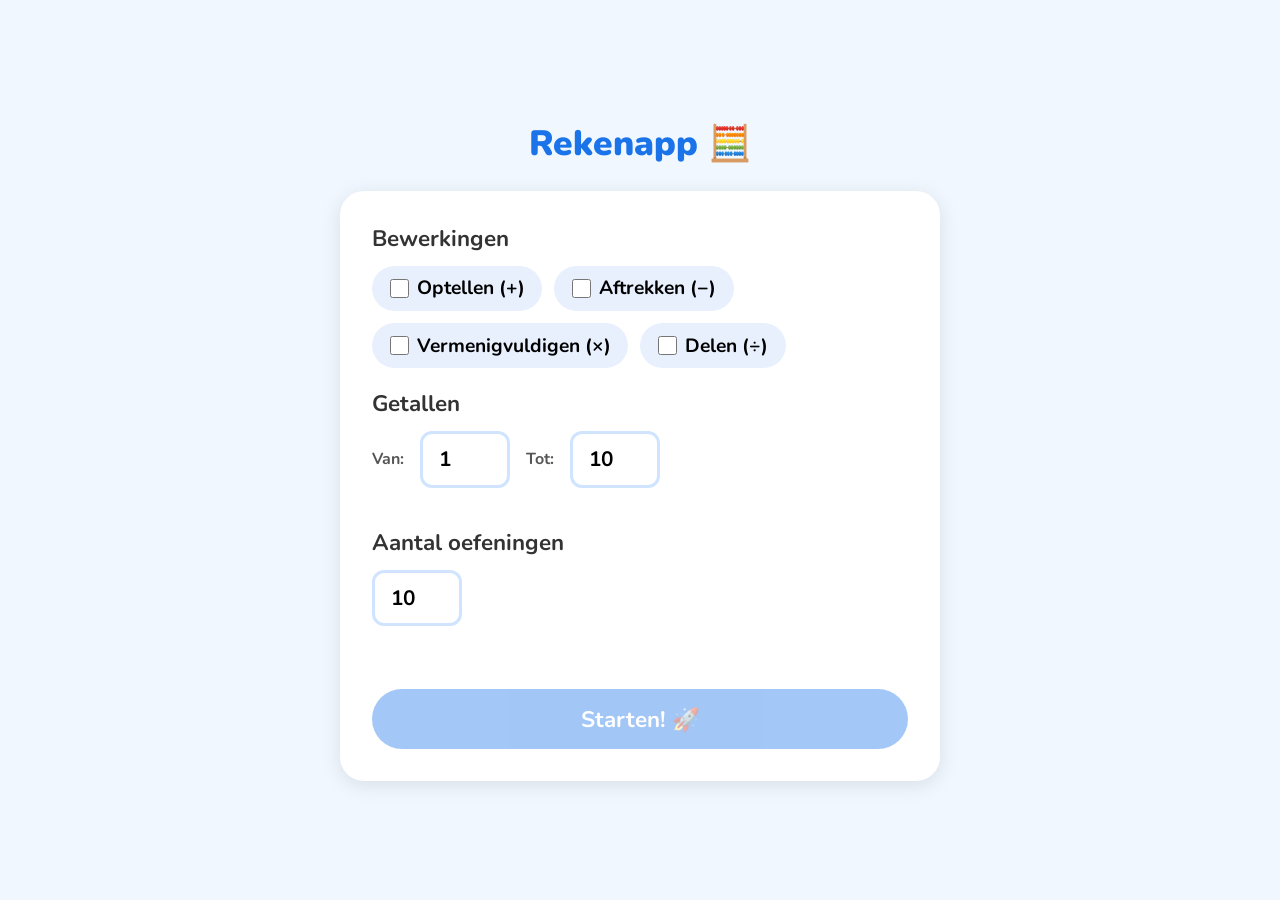
==== index.html @ fb2d8aca "feat: add settings screen HTML" ====
<!DOCTYPE html>
<html lang="nl">
<head>
  <meta charset="UTF-8">
  <meta name="viewport" content="width=device-width, initial-scale=1.0">
  <title>Rekenapp</title>
  <link rel="preconnect" href="https://fonts.googleapis.com">
  <link href="https://fonts.googleapis.com/css2?family=Nunito:wght@400;700;900&display=swap" rel="stylesheet">
  <link rel="stylesheet" href="style.css">
</head>
<body>
  <!-- Screen 1: Instellingen -->
  <div id="screen-instellingen" class="screen active">
    <h1>Rekenapp 🧮</h1>
    <div class="card">
      <h2>Bewerkingen</h2>
      <div class="checkbox-group">
        <label class="checkbox-label">
          <input type="checkbox" id="op-plus" value="+"> <span>Optellen (+)</span>
        </label>
        <label class="checkbox-label">
          <input type="checkbox" id="op-min" value="-"> <span>Aftrekken (−)</span>
        </label>
        <label class="checkbox-label">
          <input type="checkbox" id="op-keer" value="×"> <span>Vermenigvuldigen (×)</span>
        </label>
        <label class="checkbox-label">
          <input type="checkbox" id="op-delen" value="÷"> <span>Delen (÷)</span>
        </label>
      </div>

      <h2>Getallen</h2>
      <div class="number-row">
        <label for="min-getal">Van:</label>
        <input type="number" id="min-getal" value="1" min="1">
        <label for="max-getal">Tot:</label>
        <input type="number" id="max-getal" value="10" min="2">
      </div>
      <div class="error-msg" id="getal-error"></div>

      <h2>Aantal oefeningen</h2>
      <div class="number-row">
        <input type="number" id="aantal" value="10" min="1" max="50">
      </div>
      <div class="error-msg" id="aantal-error"></div>

      <button class="btn-primary" id="btn-starten" disabled>Starten! 🚀</button>
    </div>
  </div>

  <!-- Screen 2: Oefening -->
  <div id="screen-oefening" class="screen">
    <h1>Oefening</h1>
  </div>

  <!-- Screen 3: Resultaten -->
  <div id="screen-resultaten" class="screen">
    <h1>Resultaten</h1>
  </div>

  <script type="module" src="app.js"></script>
</body>
</html>
---- style.css ----
*, *::before, *::after { box-sizing: border-box; margin: 0; padding: 0; }

body {
  font-family: 'Nunito', sans-serif;
  background: #f0f7ff;
  min-height: 100vh;
  display: flex;
  align-items: center;
  justify-content: center;
  padding: 1rem;
}

.screen { display: none; width: 100%; max-width: 600px; }
.screen.active { display: block; }

h1 {
  font-size: 2.2rem;
  font-weight: 900;
  color: #1a73e8;
  text-align: center;
  margin-bottom: 1.5rem;
}

h2 {
  font-size: 1.4rem;
  font-weight: 700;
  color: #333;
  margin-bottom: 0.75rem;
}

.card {
  background: white;
  border-radius: 1.5rem;
  padding: 2rem;
  box-shadow: 0 4px 20px rgba(0,0,0,0.1);
}

button {
  font-family: 'Nunito', sans-serif;
  font-size: 1.4rem;
  font-weight: 700;
  padding: 0.9rem 2rem;
  border: none;
  border-radius: 999px;
  cursor: pointer;
  transition: transform 0.1s, opacity 0.2s;
}
button:active { transform: scale(0.96); }
button:disabled { opacity: 0.4; cursor: not-allowed; transform: none; }
.btn-primary { background: #1a73e8; color: white; width: 100%; margin-top: 1.5rem; }
.btn-secondary { background: #e8f0fe; color: #1a73e8; }

input[type="number"] {
  font-family: 'Nunito', sans-serif;
  font-size: 1.3rem;
  font-weight: 700;
  padding: 0.7rem 1rem;
  border: 3px solid #d0e4ff;
  border-radius: 0.75rem;
  width: 100%;
  outline: none;
  transition: border-color 0.2s;
}
input[type="number"]:focus { border-color: #1a73e8; }

.checkbox-group { display: flex; flex-wrap: wrap; gap: 0.75rem; margin-bottom: 1.25rem; }
.checkbox-label {
  display: flex;
  align-items: center;
  gap: 0.5rem;
  font-size: 1.2rem;
  font-weight: 700;
  cursor: pointer;
  background: #e8f0fe;
  padding: 0.6rem 1.1rem;
  border-radius: 999px;
  user-select: none;
}
.checkbox-label input { width: 1.2rem; height: 1.2rem; cursor: pointer; }

.number-row { display: flex; gap: 1rem; align-items: center; margin-bottom: 1.25rem; }
.number-row label { font-size: 1rem; font-weight: 700; color: #555; white-space: nowrap; }
.number-row input { width: 90px; flex-shrink: 0; }

.error-msg { color: #d93025; font-size: 0.95rem; font-weight: 700; margin-top: 0.4rem; min-height: 1.2rem; }

/* Progress bar */
.progress-wrap { margin-bottom: 1.5rem; }
.progress-label { font-size: 1rem; font-weight: 700; color: #555; margin-bottom: 0.4rem; text-align: center; }
.progress-bar { background: #d0e4ff; border-radius: 999px; height: 12px; }
.progress-fill { background: #1a73e8; border-radius: 999px; height: 12px; transition: width 0.4s ease; }

/* Problem display */
.problem { font-size: 3.5rem; font-weight: 900; color: #1a73e8; text-align: center; margin: 1.5rem 0; letter-spacing: 0.05em; }

/* Answer input */
.answer-wrap { display: flex; justify-content: center; margin-bottom: 1rem; }
.answer-input {
  font-size: 2.5rem !important;
  font-weight: 900 !important;
  text-align: center;
  width: 160px !important;
  padding: 0.5rem !important;
  border-width: 4px !important;
}

/* Feedback */
.feedback { font-size: 1.3rem; font-weight: 700; text-align: center; min-height: 2rem; margin-bottom: 0.75rem; }
.feedback.correct { color: #0d8f4e; }
.feedback.wrong { color: #d93025; }
.feedback.reveal { color: #555; }

/* Shake animation */
@keyframes shake {
  0%, 100% { transform: translateX(0); }
  20% { transform: translateX(-10px); }
  40% { transform: translateX(10px); }
  60% { transform: translateX(-7px); }
  80% { transform: translateX(7px); }
}
.shake { animation: shake 0.4s ease; }

/* Results */
.score-display { font-size: 1.8rem; font-weight: 900; text-align: center; color: #333; margin-bottom: 1rem; }
.stars { font-size: 3rem; text-align: center; margin-bottom: 0.5rem; }
.result-msg { font-size: 1.2rem; font-weight: 700; text-align: center; color: #555; margin-bottom: 1.5rem; }
.btn-row { display: flex; gap: 1rem; justify-content: center; }
.btn-row button { width: auto; margin-top: 0; }

/* Confetti canvas */
#confetti-canvas {
  position: fixed;
  top: 0; left: 0;
  width: 100%; height: 100%;
  pointer-events: none;
  z-index: 100;
}
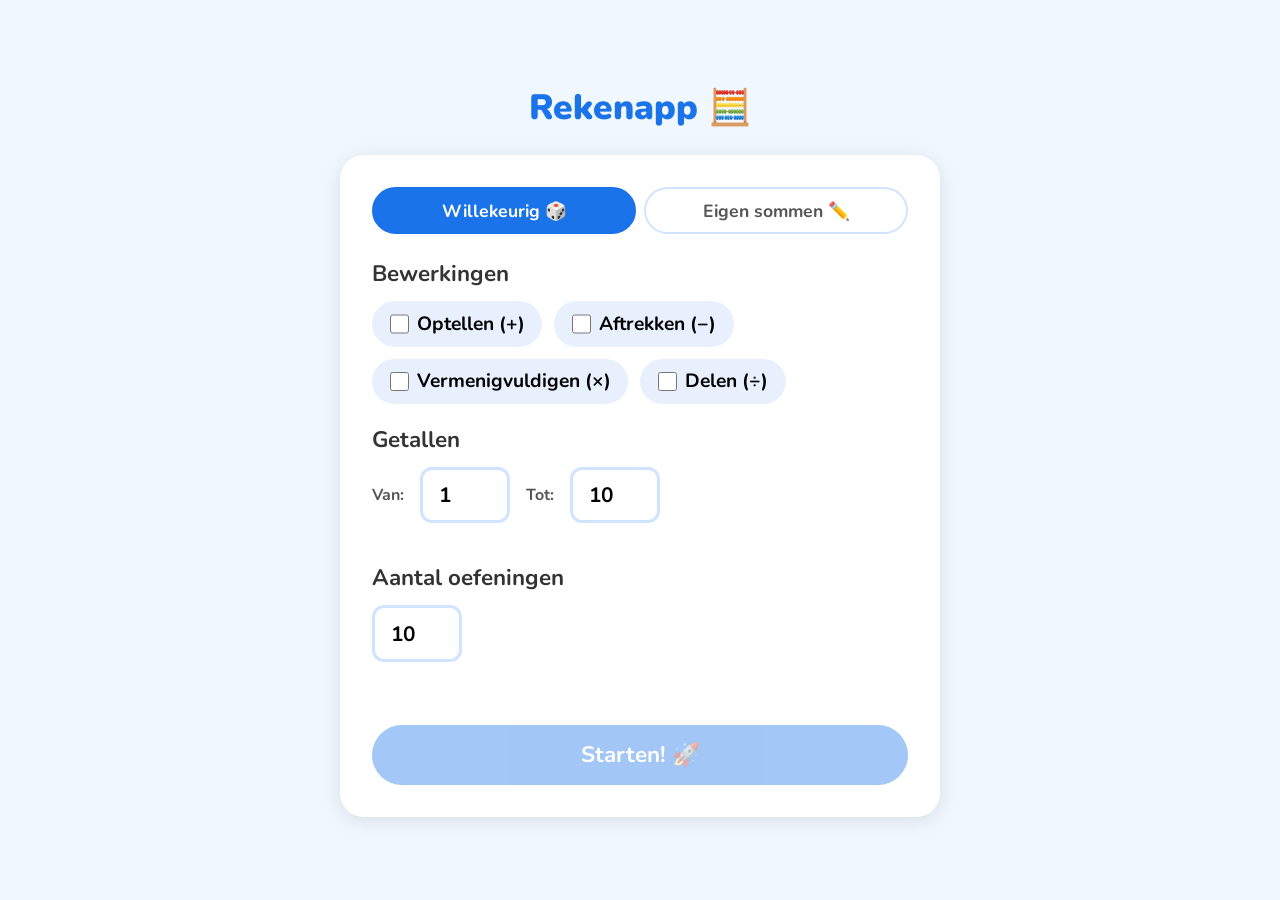
==== commit 9220ca39: "feat: add mode toggle and eigen-section HTML to settings screen" ====
--- a/index.html
+++ b/index.html
@@ -13,31 +13,48 @@
   <div id="screen-instellingen" class="screen active">
     <h1>Rekenapp 🧮</h1>
     <div class="card">
-      <h2>Bewerkingen</h2>
-      <div class="checkbox-group">
-        <label class="checkbox-label">
-          <input type="checkbox" id="op-plus" value="+"> <span>Optellen (+)</span>
-        </label>
-        <label class="checkbox-label">
-          <input type="checkbox" id="op-min" value="-"> <span>Aftrekken (−)</span>
-        </label>
-        <label class="checkbox-label">
-          <input type="checkbox" id="op-keer" value="×"> <span>Vermenigvuldigen (×)</span>
-        </label>
-        <label class="checkbox-label">
-          <input type="checkbox" id="op-delen" value="÷"> <span>Delen (÷)</span>
-        </label>
+      <!-- Mode toggle -->
+      <div class="mode-toggle">
+        <button class="mode-btn active" id="btn-mode-random">Willekeurig 🎲</button>
+        <button class="mode-btn" id="btn-mode-eigen">Eigen sommen ✏️</button>
       </div>
 
-      <h2>Getallen</h2>
-      <div class="number-row">
-        <label for="min-getal">Van:</label>
-        <input type="number" id="min-getal" value="1" min="1">
-        <label for="max-getal">Tot:</label>
-        <input type="number" id="max-getal" value="10" min="2">
+      <!-- Random mode section -->
+      <div id="random-section">
+        <h2>Bewerkingen</h2>
+        <div class="checkbox-group">
+          <label class="checkbox-label">
+            <input type="checkbox" id="op-plus" value="+"> <span>Optellen (+)</span>
+          </label>
+          <label class="checkbox-label">
+            <input type="checkbox" id="op-min" value="-"> <span>Aftrekken (−)</span>
+          </label>
+          <label class="checkbox-label">
+            <input type="checkbox" id="op-keer" value="×"> <span>Vermenigvuldigen (×)</span>
+          </label>
+          <label class="checkbox-label">
+            <input type="checkbox" id="op-delen" value="÷"> <span>Delen (÷)</span>
+          </label>
+        </div>
+
+        <h2>Getallen</h2>
+        <div class="number-row">
+          <label for="min-getal">Van:</label>
+          <input type="number" id="min-getal" value="1" min="1">
+          <label for="max-getal">Tot:</label>
+          <input type="number" id="max-getal" value="10" min="2">
+        </div>
+        <div class="error-msg" id="getal-error"></div>
       </div>
-      <div class="error-msg" id="getal-error"></div>
 
+      <!-- Eigen sommen section (hidden by default) -->
+      <div id="eigen-section" style="display:none">
+        <h2>Jouw sommen</h2>
+        <div id="pattern-list"></div>
+        <button class="btn-add-pattern" id="btn-add-pattern">＋ Som toevoegen</button>
+      </div>
+
+      <!-- Shared: number of exercises -->
       <h2>Aantal oefeningen</h2>
       <div class="number-row">
         <input type="number" id="aantal" value="10" min="1" max="50">
@@ -50,14 +67,36 @@
 
   <!-- Screen 2: Oefening -->
   <div id="screen-oefening" class="screen">
-    <h1>Oefening</h1>
+    <h1>Rekenapp 🧮</h1>
+    <div class="card">
+      <div class="progress-wrap">
+        <div class="progress-label" id="progress-label">Vraag 1 van 10</div>
+        <div class="progress-bar"><div class="progress-fill" id="progress-fill" style="width:0%"></div></div>
+      </div>
+      <div class="problem" id="problem-display">7 + 4 = ?</div>
+      <div class="answer-wrap">
+        <input type="number" id="answer-input" class="answer-input" placeholder="?" autocomplete="off">
+      </div>
+      <div class="feedback" id="feedback-msg"></div>
+      <button class="btn-primary" id="btn-controleren">Controleren ✅</button>
+    </div>
   </div>
 
   <!-- Screen 3: Resultaten -->
   <div id="screen-resultaten" class="screen">
-    <h1>Resultaten</h1>
+    <h1>Klaar! 🎊</h1>
+    <div class="card">
+      <div class="stars" id="stars-display">⭐⭐⭐</div>
+      <div class="score-display" id="score-display">Je hebt 8 van de 10 sommen goed!</div>
+      <div class="result-msg" id="result-msg">Geweldig!</div>
+      <div class="btn-row">
+        <button class="btn-secondary" id="btn-instellingen">⚙️ Instellingen</button>
+        <button class="btn-primary" id="btn-opnieuw">🔄 Opnieuw</button>
+      </div>
+    </div>
   </div>
 
+  <canvas id="confetti-canvas"></canvas>
   <script type="module" src="app.js"></script>
 </body>
 </html>
--- a/style.css
+++ b/style.css
@@ -135,3 +135,74 @@
   pointer-events: none;
   z-index: 100;
 }
+
+/* Mode toggle */
+.mode-toggle { display: flex; gap: 0.5rem; margin-bottom: 1.5rem; }
+.mode-btn {
+  flex: 1;
+  font-family: 'Nunito', sans-serif;
+  font-size: 1.1rem;
+  font-weight: 700;
+  padding: 0.6rem 1rem;
+  border: 2px solid #d0e4ff;
+  border-radius: 999px;
+  background: white;
+  color: #555;
+  cursor: pointer;
+  transition: background 0.15s, color 0.15s, border-color 0.15s;
+  margin-top: 0;
+  width: auto;
+}
+.mode-btn.active { background: #1a73e8; color: white; border-color: #1a73e8; }
+
+/* Pattern rows */
+.pattern-list { margin-bottom: 0.75rem; }
+.pattern-row {
+  display: flex;
+  align-items: center;
+  gap: 0.4rem;
+  margin-bottom: 0.6rem;
+  flex-wrap: wrap;
+}
+.pat-fixed { width: 70px !important; flex-shrink: 0; }
+.pat-min, .pat-max { width: 60px !important; flex-shrink: 0; }
+.pat-label { font-size: 0.9rem; font-weight: 700; color: #555; white-space: nowrap; }
+select.pat-op {
+  font-family: 'Nunito', sans-serif;
+  font-size: 1.1rem;
+  font-weight: 700;
+  padding: 0.55rem 0.4rem;
+  border: 3px solid #d0e4ff;
+  border-radius: 0.75rem;
+  background: white;
+  cursor: pointer;
+  outline: none;
+  flex-shrink: 0;
+}
+select.pat-op:focus { border-color: #1a73e8; }
+.btn-delete-pattern {
+  font-size: 1rem;
+  font-weight: 700;
+  padding: 0.35rem 0.65rem;
+  border-radius: 999px;
+  background: #fce8e6;
+  color: #d93025;
+  cursor: pointer;
+  border: none;
+  margin-left: auto;
+  margin-top: 0;
+  width: auto;
+}
+.btn-add-pattern {
+  font-family: 'Nunito', sans-serif;
+  font-size: 1rem;
+  font-weight: 700;
+  padding: 0.5rem 1.1rem;
+  border-radius: 999px;
+  background: #e8f0fe;
+  color: #1a73e8;
+  border: none;
+  cursor: pointer;
+  margin-top: 0;
+  width: auto;
+}
